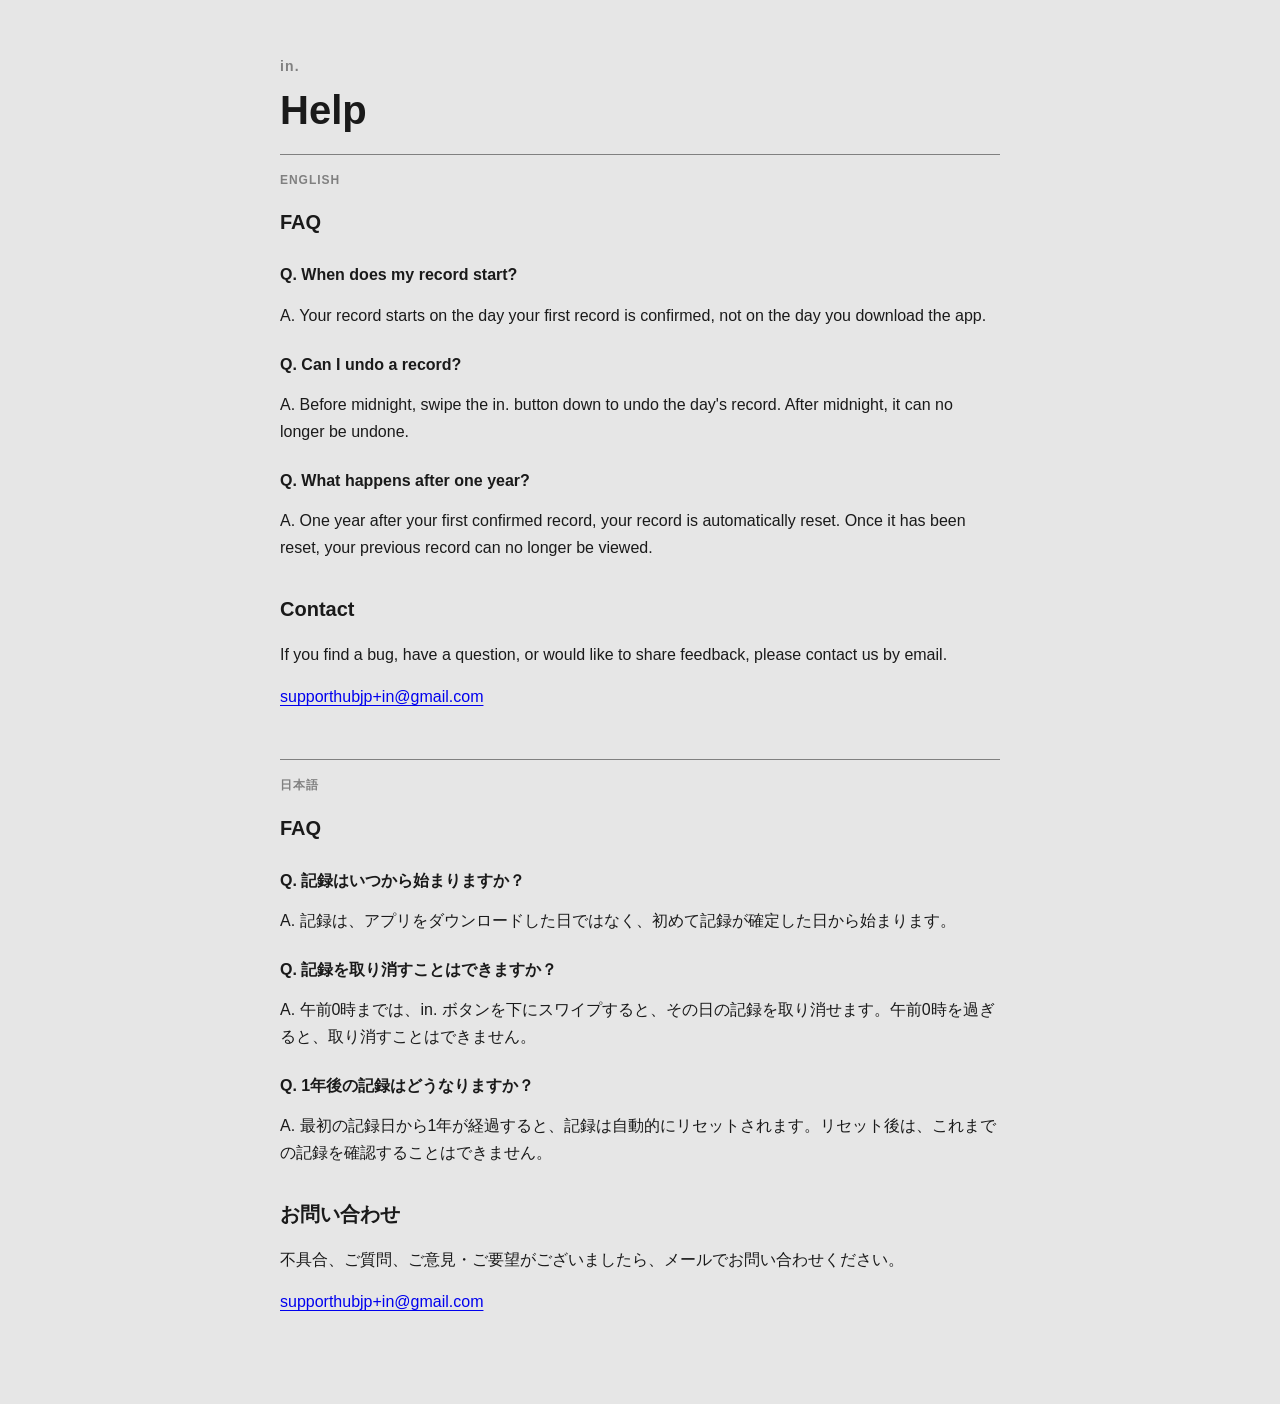
==== in/index.html @ 99886683 "Use app-specific support email" ====
<!doctype html>
<html lang="en">
<head>
  <meta charset="utf-8">
  <meta name="viewport" content="width=device-width, initial-scale=1">
  <title>in. Help</title>
  <link rel="stylesheet" href="/styles.css">
</head>
<body>
  <main class="page policy-page">
    <section class="hero policy-hero">
      <p class="eyebrow">in.</p>
      <h1>Help</h1>
    </section>

    <section class="content">
      <p class="language-label">English</p>

      <h2>FAQ</h2>

      <h3>Q. When does my record start?</h3>
      <p>A. Your record starts on the day your first record is confirmed, not on the day you download the app.</p>

      <h3>Q. Can I undo a record?</h3>
      <p>A. Before midnight, swipe the in. button down to undo the day's record. After midnight, it can no longer be undone.</p>

      <h3>Q. What happens after one year?</h3>
      <p>A. One year after your first confirmed record, your record is automatically reset. Once it has been reset, your previous record can no longer be viewed.</p>

      <h2>Contact</h2>
      <p>If you find a bug, have a question, or would like to share feedback, please contact us by email.</p>
      <p><a href="mailto:supporthubjp+in@gmail.com">supporthubjp+in@gmail.com</a></p>

      <hr>

      <p class="language-label section-start" lang="ja">日本語</p>

      <h2 lang="ja">FAQ</h2>

      <h3 lang="ja">Q. 記録はいつから始まりますか？</h3>
      <p lang="ja">A. 記録は、アプリをダウンロードした日ではなく、初めて記録が確定した日から始まります。</p>

      <h3 lang="ja">Q. 記録を取り消すことはできますか？</h3>
      <p lang="ja">A. 午前0時までは、in. ボタンを下にスワイプすると、その日の記録を取り消せます。午前0時を過ぎると、取り消すことはできません。</p>

      <h3 lang="ja">Q. 1年後の記録はどうなりますか？</h3>
      <p lang="ja">A. 最初の記録日から1年が経過すると、記録は自動的にリセットされます。リセット後は、これまでの記録を確認することはできません。</p>

      <h2 lang="ja">お問い合わせ</h2>
      <p lang="ja">不具合、ご質問、ご意見・ご要望がございましたら、メールでお問い合わせください。</p>
      <p><a href="mailto:supporthubjp+in@gmail.com">supporthubjp+in@gmail.com</a></p>
    </section>
  </main>
</body>
</html>
---- styles.css ----
:root {
  color-scheme: light dark;
  --bg: #e6e6e6;
  --text: #1a1a1a;
  --muted: #808080;
  --link: #0000ee;
}

@media (prefers-color-scheme: dark) {
  :root {
    --bg: #1a1a1a;
    --text: #e6e6e6;
    --link: #8080f7;
  }
}

* {
  box-sizing: border-box;
}

body {
  margin: 0;
  background: var(--bg);
  color: var(--text);
  font-family: -apple-system, BlinkMacSystemFont, "Segoe UI", sans-serif;
  line-height: 1.55;
}

a {
  color: var(--link);
  text-decoration-thickness: 1px;
  text-underline-offset: 0.18em;
}

a:hover {
  text-decoration-thickness: 2px;
}

.page {
  width: min(720px, calc(100% - 40px));
  margin: 0 auto;
  padding: 56px 0 72px;
}

.breadcrumb {
  display: flex;
  gap: 8px;
  margin-bottom: 40px;
  color: var(--muted);
  font-size: 14px;
}

.hero {
  padding-bottom: 32px;
  border-bottom: 1px solid var(--muted);
}

.eyebrow {
  margin: 0 0 12px;
  color: var(--muted);
  font-size: 13px;
  font-weight: 700;
  letter-spacing: 0.08em;
  text-transform: uppercase;
}

h1 {
  margin: 0;
  font-size: clamp(42px, 9vw, 72px);
  line-height: 0.95;
  letter-spacing: 0;
}

h2 {
  margin: 32px 0 16px;
  font-size: 20px;
  letter-spacing: 0;
}

h3 {
  margin: 24px 0 8px;
  font-size: 16px;
  line-height: 1.45;
  letter-spacing: 0;
}

.lead {
  max-width: 560px;
  margin: 20px 0 0;
  color: var(--muted);
  font-size: 19px;
}

.content {
  padding-top: 16px;
  font-size: 16px;
  line-height: 1.65;
}

.content ul {
  margin: 16px 0 24px;
  padding-left: 22px;
}

.content li + li {
  margin-top: 8px;
}

.content hr {
  margin: 48px 0 16px;
  border: 0;
  border-top: 1px solid var(--muted);
}

.policy-hero {
  padding-bottom: 24px;
}

.policy-hero h1 {
  font-size: 40px;
  line-height: 1;
}

.apps-page h1 {
  font-size: 40px;
  line-height: 1;
}

.policy-hero .eyebrow,
.apps-page .eyebrow {
  font-size: 14px;
  text-transform: none;
}

.language-label {
  margin: 0 0 16px;
  color: var(--muted);
  font-size: 12px;
  font-weight: 700;
  letter-spacing: 0.08em;
  text-transform: uppercase;
}

.section-start {
  margin-bottom: 16px;
}

.language-label + h2 {
  margin-top: 0;
}

.app-list {
  padding-top: 28px;
}

.app-item {
  display: flex;
  align-items: center;
  gap: 16px;
}

.generic-app-icon {
  display: block;
  width: 48px;
  height: 48px;
  flex: 0 0 auto;
  border: 1px solid var(--muted);
  border-radius: 10px;
}

.app-item h2 {
  margin: 0 0 4px;
  font-size: 20px;
}

.app-item p,
.updated {
  color: var(--muted);
}

.app-item p {
  margin: 0;
  font-size: 16px;
}

.updated {
  margin: 32px 0 0;
  font-size: 14px;
}

.updated + hr {
  margin-top: 32px;
}
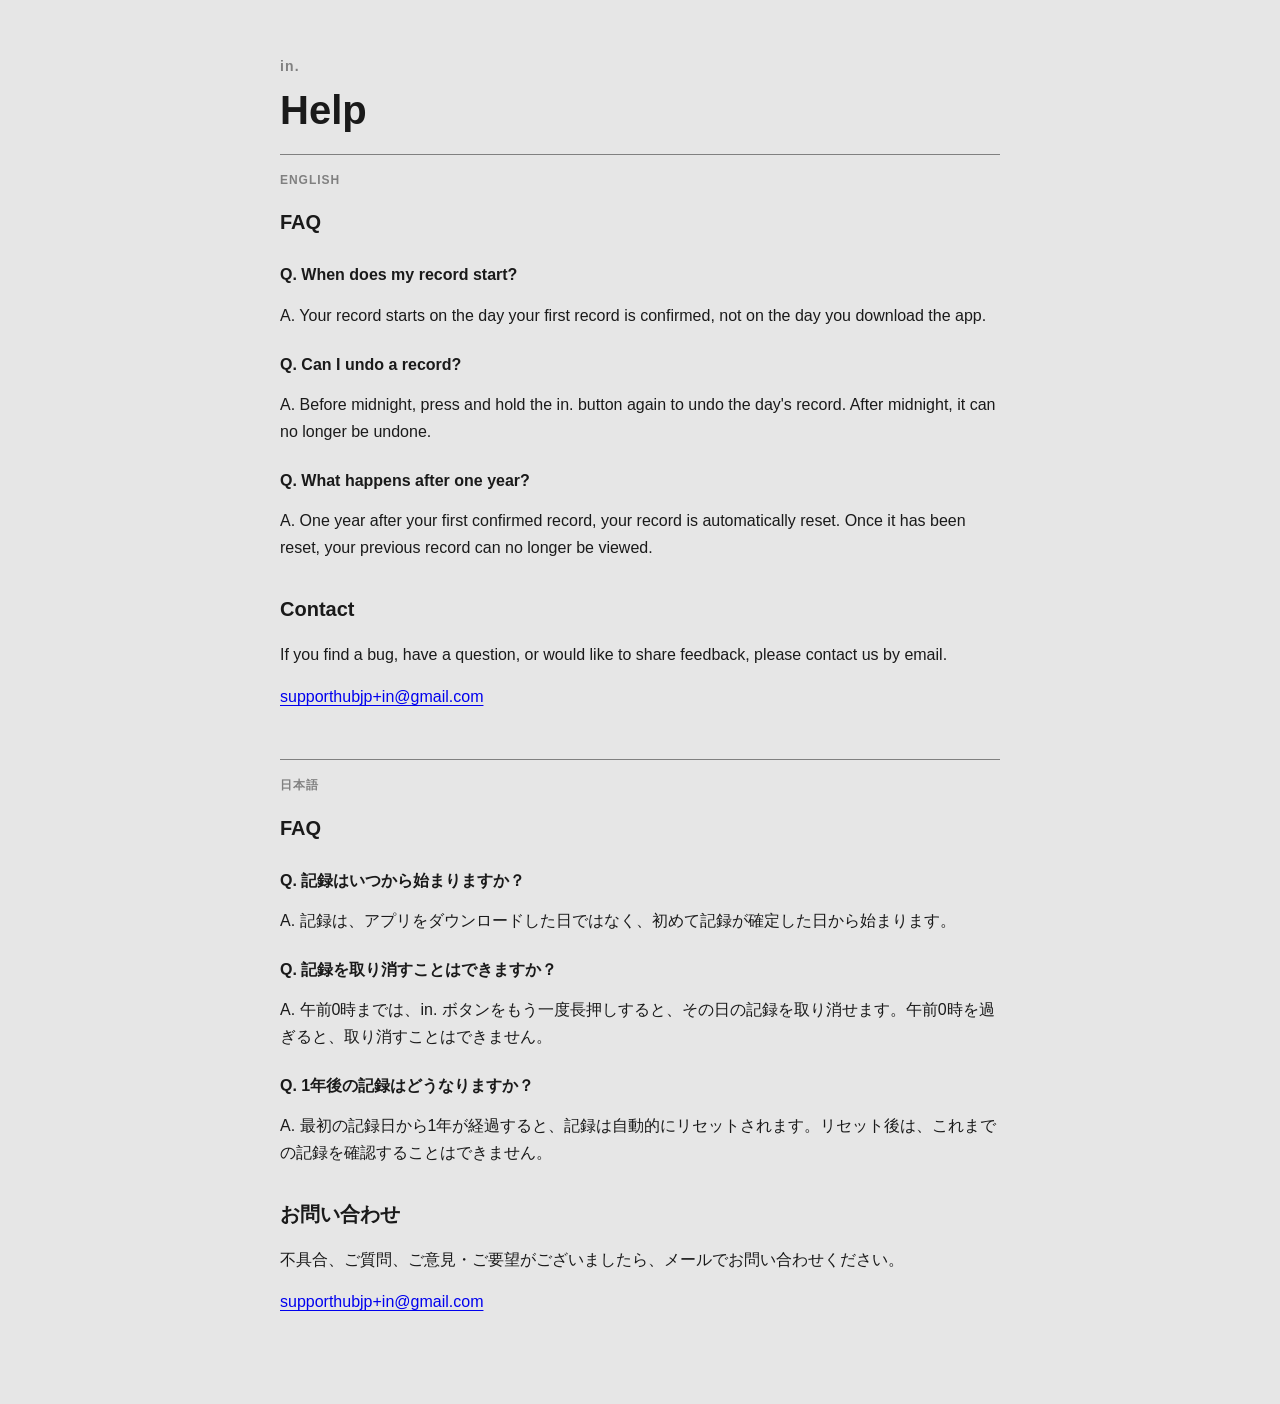
==== commit 21bf4165: "Update in undo instructions for press and hold" ====
--- a/in/index.html
+++ b/in/index.html
@@ -22,7 +22,7 @@
       <p>A. Your record starts on the day your first record is confirmed, not on the day you download the app.</p>
 
       <h3>Q. Can I undo a record?</h3>
-      <p>A. Before midnight, swipe the in. button down to undo the day's record. After midnight, it can no longer be undone.</p>
+      <p>A. Before midnight, press and hold the in. button again to undo the day's record. After midnight, it can no longer be undone.</p>
 
       <h3>Q. What happens after one year?</h3>
       <p>A. One year after your first confirmed record, your record is automatically reset. Once it has been reset, your previous record can no longer be viewed.</p>
@@ -41,7 +41,7 @@
       <p lang="ja">A. 記録は、アプリをダウンロードした日ではなく、初めて記録が確定した日から始まります。</p>
 
       <h3 lang="ja">Q. 記録を取り消すことはできますか？</h3>
-      <p lang="ja">A. 午前0時までは、in. ボタンを下にスワイプすると、その日の記録を取り消せます。午前0時を過ぎると、取り消すことはできません。</p>
+      <p lang="ja">A. 午前0時までは、in. ボタンをもう一度長押しすると、その日の記録を取り消せます。午前0時を過ぎると、取り消すことはできません。</p>
 
       <h3 lang="ja">Q. 1年後の記録はどうなりますか？</h3>
       <p lang="ja">A. 最初の記録日から1年が経過すると、記録は自動的にリセットされます。リセット後は、これまでの記録を確認することはできません。</p>
--- a/styles.css
+++ b/styles.css
@@ -97,6 +97,10 @@
   line-height: 1.65;
 }
 
+.content-single-language > :first-child {
+  margin-top: 0;
+}
+
 .content ul {
   margin: 16px 0 24px;
   padding-left: 22px;
@@ -150,6 +154,8 @@
 }
 
 .app-list {
+  display: grid;
+  gap: 20px;
   padding-top: 28px;
 }
 
@@ -157,6 +163,8 @@
   display: flex;
   align-items: center;
   gap: 16px;
+  color: inherit;
+  text-decoration: none;
 }
 
 .generic-app-icon {
